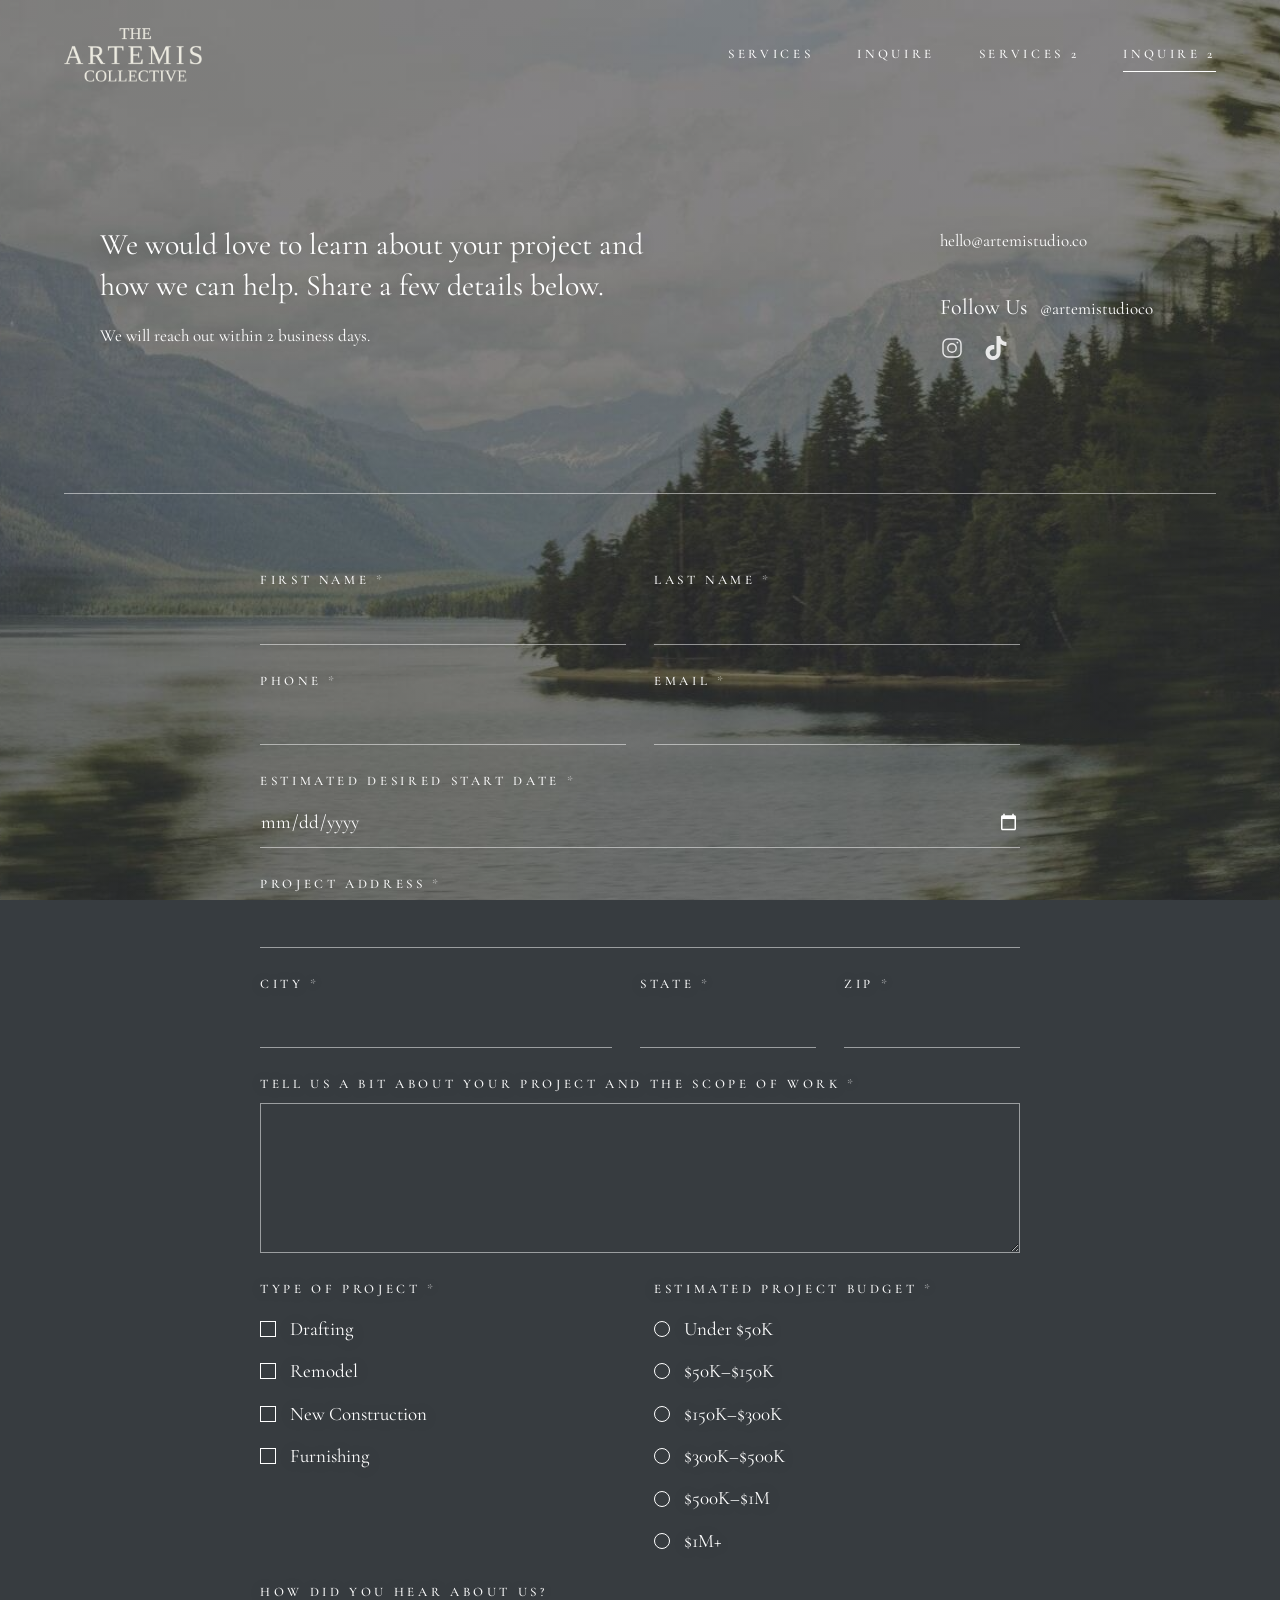
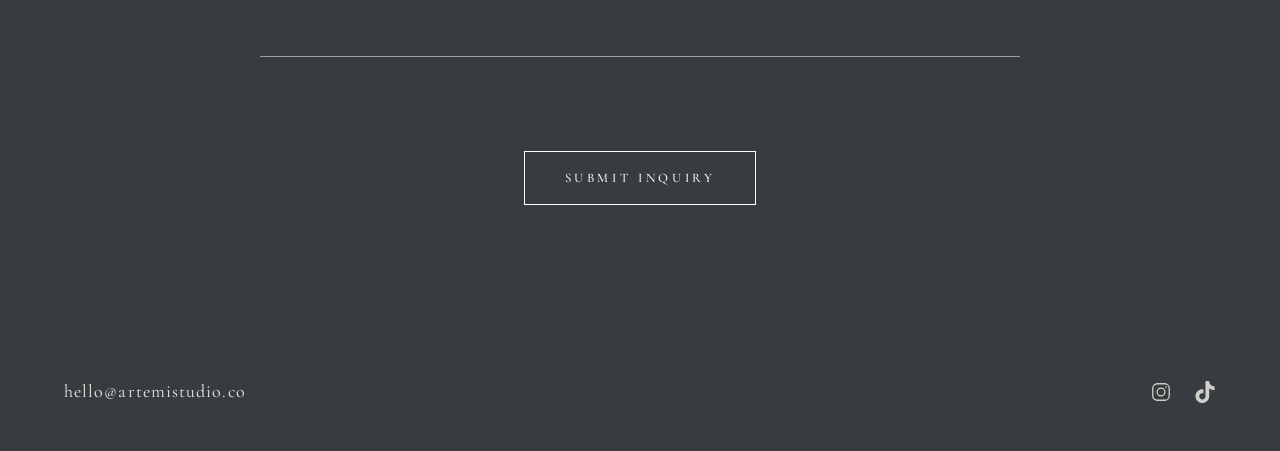
==== inquire-2.html @ ed5585cc "Add Services 2 and Inquire 2: landscape background, white text Co-Authored-By: Claude Opus 5.5 <nore" ====
<!doctype html>
<html lang="en">
<head>
<meta charset="utf-8">
<meta name="viewport" content="width=device-width, initial-scale=1, viewport-fit=cover">
<title>Inquire 2 · The Artemis Collective</title>
<meta name="description" content="Start a project with The Artemis Collective.">
<meta name="theme-color" content="#373c40">
<link rel="icon" href="favicon.svg" type="image/svg+xml">
<link rel="apple-touch-icon" href="apple-touch-icon.png">
<link rel="preconnect" href="https://fonts.googleapis.com">
<link rel="preconnect" href="https://fonts.gstatic.com" crossorigin>
<link rel="stylesheet" href="https://fonts.googleapis.com/css2?family=Cormorant+Garamond:ital,wght@0,400;0,500;1,400&display=swap">
<link rel="stylesheet" href="style.css?v=10">
</head>
<body class="photo">

<header class="site-header">
  <a class="brand" href="index.html"><img src="images/logo-ivory.png" alt="The Artemis Collective — home"></a>
  <nav class="caps" aria-label="Main">
    <a href="services.html">Services</a>
    <a href="inquire.html">Inquire</a>
    <a href="services-2.html">Services 2</a>
    <a href="inquire-2.html" aria-current="page">Inquire 2</a>
  </nav>
</header>

<main>
  <section class="split">
    <div class="lede">
      <h1>We would love to learn about your project and how we can help. Share a few details below.</h1>
      <p>We will reach out within 2 business days.</p>
    </div>
    <div class="aside">
      <a class="mail" href="mailto:hello@artemistudio.co">hello@artemistudio.co</a>
      <h2>Follow Us <span class="handle">@artemistudioco</span></h2>
      <div class="social">
    <a href="https://www.instagram.com/artemistudioco/" target="_blank" rel="noopener" aria-label="Instagram">
      <svg viewBox="0 0 24 24" fill="none" stroke="currentColor" stroke-width="1.4" aria-hidden="true"><rect x="3" y="3" width="18" height="18" rx="5"/><circle cx="12" cy="12" r="4.2"/><circle cx="17.4" cy="6.6" r=".9" fill="currentColor" stroke="none"/></svg>
    </a>
    <a href="https://www.tiktok.com/@artemistudioco" target="_blank" rel="noopener" aria-label="TikTok">
      <svg viewBox="0 0 24 24" fill="currentColor" aria-hidden="true"><path d="M12.53.02c1.31-.02 2.61-.01 3.91-.02.08 1.53.63 3.09 1.75 4.17 1.12 1.11 2.7 1.62 4.24 1.79v4.03c-1.44-.05-2.89-.35-4.2-.97-.57-.26-1.1-.59-1.62-.93-.01 2.92.01 5.84-.02 8.75-.08 1.4-.54 2.79-1.35 3.94-1.31 1.92-3.58 3.17-5.91 3.21-1.43.08-2.86-.31-4.08-1.03-2.02-1.19-3.44-3.37-3.65-5.71-.02-.5-.03-1-.01-1.49.18-1.9 1.12-3.72 2.58-4.96 1.66-1.44 3.98-2.13 6.15-1.72.02 1.48-.04 2.96-.04 4.44-.99-.32-2.15-.23-3.02.37-.63.41-1.11 1.04-1.36 1.75-.21.51-.15 1.07-.14 1.61.24 1.64 1.82 3.02 3.5 2.87 1.12-.01 2.19-.66 2.77-1.61.19-.33.4-.67.41-1.06.1-1.79.06-3.57.07-5.36.01-4.03-.01-8.05.02-12.07z"/></svg>
    </a>
  </div>
    </div>
  </section>
  <hr class="divider">
  <div style="height: clamp(40px, 6vw, 80px)"></div>

  <!--
    Submissions go to Formspree, which emails you and keeps every inquiry in its dashboard.
    SETUP: replace YOUR_FORM_ID below with the ID from your Formspree form (see README.md).
  -->
  <form class="inquiry" id="inquiry" action="https://formspree.io/f/YOUR_FORM_ID" method="POST">
    <input type="hidden" name="_subject" value="New inquiry — The Artemis Collective">
    <input class="hp" type="text" name="_gotcha" tabindex="-1" autocomplete="off" aria-hidden="true">

    <div class="field"><label class="caps" for="first">First name <span class="req">*</span></label><input id="first" name="first_name" required autocomplete="given-name"></div>
    <div class="field"><label class="caps" for="last">Last name <span class="req">*</span></label><input id="last" name="last_name" required autocomplete="family-name"></div>
    <div class="field"><label class="caps" for="phone">Phone <span class="req">*</span></label><input id="phone" name="phone" type="tel" required autocomplete="tel"></div>
    <div class="field"><label class="caps" for="email">Email <span class="req">*</span></label><input id="email" name="email" type="email" required autocomplete="email"></div>
    <div class="field full"><label class="caps" for="date">Estimated desired start date <span class="req">*</span></label><input id="date" name="desired_start" type="date" required></div>
    <div class="field full"><label class="caps" for="address">Project address <span class="req">*</span></label><input id="address" name="project_address" required autocomplete="street-address"></div>
    <div class="trio">
      <div class="field"><label class="caps" for="city">City <span class="req">*</span></label><input id="city" name="city" required autocomplete="address-level2"></div>
      <div class="field"><label class="caps" for="state">State <span class="req">*</span></label><input id="state" name="state" required autocomplete="address-level1"></div>
      <div class="field"><label class="caps" for="zip">Zip <span class="req">*</span></label><input id="zip" name="zip" required inputmode="numeric" autocomplete="postal-code"></div>
    </div>
    <div class="field full"><label class="caps" for="msg">Tell us a bit about your project and the scope of work <span class="req">*</span></label><textarea id="msg" name="message" required></textarea></div>

    <fieldset class="choices" id="types">
      <legend class="caps">Type of project <span class="req">*</span></legend>
      <label><input type="checkbox" name="project_type" value="Drafting"> Drafting</label>
      <label><input type="checkbox" name="project_type" value="Remodel"> Remodel</label>
      <label><input type="checkbox" name="project_type" value="New Construction"> New Construction</label>
      <label><input type="checkbox" name="project_type" value="Furnishing"> Furnishing</label>
    </fieldset>
    <fieldset class="choices">
      <legend class="caps">Estimated project budget <span class="req">*</span></legend>
      <label><input type="radio" name="budget" value="Under $50K" required> Under $50K</label>
      <label><input type="radio" name="budget" value="$50K–$150K"> $50K–$150K</label>
      <label><input type="radio" name="budget" value="$150K–$300K"> $150K–$300K</label>
      <label><input type="radio" name="budget" value="$300K–$500K"> $300K–$500K</label>
      <label><input type="radio" name="budget" value="$500K–$1M"> $500K–$1M</label>
      <label><input type="radio" name="budget" value="$1M+"> $1M+</label>
    </fieldset>

    <div class="field full"><label class="caps" for="heard">How did you hear about us?</label><input id="heard" name="referral"></div>

    <p class="form-status" id="status" role="status"></p>
    <div class="form-actions"><button class="btn caps" type="submit">Submit inquiry</button></div>
  </form>

  <p class="thanks" id="thanks" hidden>Thank you — your inquiry is on its way. We’ll be in touch soon.</p>
</main>

<footer class="site-footer">
  <a class="mail" href="mailto:hello@artemistudio.co">hello@artemistudio.co</a>
  <div class="social">
    <a href="https://www.instagram.com/artemistudioco/" target="_blank" rel="noopener" aria-label="Instagram">
      <svg viewBox="0 0 24 24" fill="none" stroke="currentColor" stroke-width="1.4" aria-hidden="true"><rect x="3" y="3" width="18" height="18" rx="5"/><circle cx="12" cy="12" r="4.2"/><circle cx="17.4" cy="6.6" r=".9" fill="currentColor" stroke="none"/></svg>
    </a>
    <a href="https://www.tiktok.com/@artemistudioco" target="_blank" rel="noopener" aria-label="TikTok">
      <svg viewBox="0 0 24 24" fill="currentColor" aria-hidden="true"><path d="M12.53.02c1.31-.02 2.61-.01 3.91-.02.08 1.53.63 3.09 1.75 4.17 1.12 1.11 2.7 1.62 4.24 1.79v4.03c-1.44-.05-2.89-.35-4.2-.97-.57-.26-1.1-.59-1.62-.93-.01 2.92.01 5.84-.02 8.75-.08 1.4-.54 2.79-1.35 3.94-1.31 1.92-3.58 3.17-5.91 3.21-1.43.08-2.86-.31-4.08-1.03-2.02-1.19-3.44-3.37-3.65-5.71-.02-.5-.03-1-.01-1.49.18-1.9 1.12-3.72 2.58-4.96 1.66-1.44 3.98-2.13 6.15-1.72.02 1.48-.04 2.96-.04 4.44-.99-.32-2.15-.23-3.02.37-.63.41-1.11 1.04-1.36 1.75-.21.51-.15 1.07-.14 1.61.24 1.64 1.82 3.02 3.5 2.87 1.12-.01 2.19-.66 2.77-1.61.19-.33.4-.67.41-1.06.1-1.79.06-3.57.07-5.36.01-4.03-.01-8.05.02-12.07z"/></svg>
    </a>
  </div>
</footer>

<script>
// Send the form in the background so the visitor stays on the page and sees a thank-you.
// Without JavaScript the form still posts normally to Formspree.
(function () {
  var form = document.getElementById('inquiry');
  var status = document.getElementById('status');
  var btn = form.querySelector('button');
  form.addEventListener('submit', function (ev) {
    ev.preventDefault();
    if (!form.querySelector('#types input:checked')) {
      status.textContent = 'Please choose at least one type of project.';
      document.getElementById('types').scrollIntoView({ behavior: 'smooth', block: 'center' });
      return;
    }
    if (form.action.indexOf('YOUR_FORM_ID') !== -1) {
      status.textContent = 'This form isn’t connected yet — add the Formspree form ID.';
      return;
    }
    btn.disabled = true;
    status.textContent = 'Sending…';
    fetch(form.action, { method: 'POST', body: new FormData(form), headers: { Accept: 'application/json' } })
      .then(function (r) {
        if (!r.ok) throw new Error();
        form.hidden = true;
        document.getElementById('thanks').hidden = false;
        window.scrollTo({ top: 0, behavior: 'smooth' });
      })
      .catch(function () {
        status.textContent = 'Something went wrong. Please try again in a moment.';
        btn.disabled = false;
      });
  });
})();
</script>
</body>
</html>
---- style.css ----
/* The Artemis Collective — shared styles for every page.
   Palette and type come from the brand sheet; change them here and every page follows. */
:root {
  --ivory: #eceae0;    /* Alabaster */
  --charcoal: #434341; /* Iron Ore */
  --soot: #373c40;     /* Soot (navy) */
  --pewter: #c2bdb1;   /* Roycroft Mist */
  --serif: "Cormorant Garamond", "Cormorant", Garamond, "Times New Roman", serif;
  --gutter: clamp(20px, 5vw, 64px);
}
* { box-sizing: border-box; }
html { -webkit-text-size-adjust: 100%; }
body {
  margin: 0;
  background: var(--ivory);
  color: var(--charcoal);
  font: 400 19px/1.6 var(--serif);
  -webkit-font-smoothing: antialiased;
}
img { display: block; max-width: 100%; }
a { color: inherit; text-decoration: none; }
:focus-visible { outline: 1px solid currentColor; outline-offset: 4px; }

/* small spaced capitals used for nav, labels and buttons */
.caps { font-size: 13px; font-weight: 500; letter-spacing: .28em; text-transform: uppercase; }

/* ---------- header ---------- */
.site-header {
  display: flex; align-items: center; justify-content: space-between; gap: 24px;
  padding: 28px var(--gutter);
  padding-top: max(28px, env(safe-area-inset-top));
}
.site-header .brand img { height: 54px; width: auto; }
.site-header nav { display: flex; gap: clamp(18px, 4vw, 44px); }
.site-header nav a { white-space: nowrap; padding: 6px 0; border-bottom: 1px solid transparent; transition: border-color .3s; }
.site-header nav a:hover, .site-header nav a[aria-current="page"] { border-color: currentColor; }

/* landing: header floats over the photograph */
.over { position: absolute; top: 0; left: 0; right: 0; z-index: 2; color: var(--ivory); justify-content: flex-end; }

/* ---------- landing hero ---------- */
.hero { position: relative; height: 100vh; height: 100svh; min-height: 520px; overflow: hidden; background: var(--soot); }
.hero > img { position: absolute; inset: 0; width: 100%; height: 100%; object-fit: cover; transform-origin: 50% 55%; animation: drift 60s ease-in-out infinite alternate; will-change: transform; }
/* starts slightly zoomed in, eases out over a minute, then eases back in — forever */
@keyframes drift { from { transform: scale(1.14); } to { transform: scale(1); } }
@media (prefers-reduced-motion: reduce) { .hero > img { animation: none; transform: scale(1.06); } }
.hero::after { content: ""; position: absolute; inset: 0; background: linear-gradient(rgba(55,60,64,.38), rgba(55,60,64,.22) 45%, rgba(55,60,64,.5)); }
.hero .mark { position: absolute; inset: 0; z-index: 1; display: grid; place-items: center; padding: var(--gutter); }
.hero .mark img { width: min(400px, 70vw); height: auto; filter: drop-shadow(0 1px 18px rgba(0,0,0,.18)); }
.hero .scroll { position: absolute; left: 0; right: 0; bottom: max(32px, env(safe-area-inset-bottom)); z-index: 1; text-align: center; color: var(--ivory); }

/* ---------- page bodies ---------- */
main { padding: 0 var(--gutter); }
.intro { max-width: 640px; margin: clamp(48px, 9vw, 120px) auto; text-align: center; }
.intro h1 { font-weight: 400; font-size: clamp(34px, 5vw, 54px); line-height: 1.1; margin: 0 0 18px; color: var(--soot); }
.intro p { margin: 0; font-size: 21px; font-style: italic; color: var(--charcoal); }
.rule { width: 48px; height: 1px; background: var(--pewter); border: 0; margin: 28px auto; }

.band { margin: 0 calc(var(--gutter) * -1); }
.band img { width: 100%; aspect-ratio: 3 / 2; max-height: 86vh; object-fit: cover; }

/* portfolio grid — add <figure>s as renderings arrive */
.gallery { display: grid; grid-template-columns: repeat(auto-fit, minmax(min(100%, 380px), 1fr)); gap: clamp(16px, 3vw, 40px); max-width: 1280px; margin: 0 auto clamp(64px, 10vw, 140px); }
.gallery figure { margin: 0; }
.gallery img { width: 100%; aspect-ratio: 4 / 5; object-fit: cover; }
.gallery figcaption { margin-top: 12px; text-align: center; }

.cta { text-align: center; margin: clamp(64px, 10vw, 140px) auto; }
.btn {
  display: inline-block; padding: 18px 40px; border: 1px solid var(--soot); color: var(--soot);
  background: transparent; font-family: var(--serif); cursor: pointer; transition: background .3s, color .3s;
}
.btn:hover { background: var(--soot); color: var(--ivory); }

/* ---------- two-column blocks (services intro, inquiry intro) ---------- */
.split { display: grid; grid-template-columns: 1.4fr 1fr; gap: clamp(40px, 8vw, 140px); max-width: 1080px; margin: clamp(56px, 9vw, 120px) auto; align-items: start; }
.lede h1, .lede .big { font-weight: 400; font-size: clamp(24px, 2.4vw, 30px); line-height: 1.35; margin: 0 0 16px; color: var(--soot); max-width: 24em; }
.lede p { margin: 0 0 28px; max-width: 46ch; font-size: 17px; }
.lede .link { font-size: 16px; }
.link { display: inline-block; padding-bottom: 4px; border-bottom: 1px solid var(--soot); color: var(--soot); }
.aside { justify-self: end; min-width: 240px; }
.aside h2 { font-weight: 400; font-size: 22px; margin: 0 0 10px; color: var(--soot); }
.aside .mail { display: inline-block; font-size: 17px; margin-bottom: 36px; }
.aside .handle { font-size: 17px; color: var(--charcoal); margin-left: 8px; }
.aside .social { display: flex; gap: 20px; color: var(--soot); }
.aside .social a { opacity: .85; transition: opacity .3s; }
.aside .social a:hover { opacity: 1; }
.aside .social svg { display: block; width: 24px; height: 24px; }
.divider { max-width: 1180px; margin: 0 auto; border: 0; border-top: 1px solid var(--pewter); }

.services-top { grid-template-columns: 1fr 1.35fr; max-width: 1240px; align-items: stretch; }
.services-top .lede { display: flex; flex-direction: column; }
.services-top .lede-end { margin-top: auto; padding-top: 40px; }
.services-top .lede-end .big { font-size: clamp(22px, 2vw, 26px); margin-bottom: 22px; }

/* services accordion */
.offer details { border-top: 1px solid var(--pewter); }
.offer details:last-child { border-bottom: 1px solid var(--pewter); }
.offer summary { list-style: none; cursor: pointer; display: flex; justify-content: space-between; align-items: center; padding: 22px 0; font-size: clamp(26px, 3vw, 32px); color: var(--soot); }
.offer summary::-webkit-details-marker { display: none; }
.offer summary::after { content: "+"; font-size: 24px; color: var(--pewter); transition: transform .3s; }
.offer details[open] summary::after { transform: rotate(45deg); }
.offer details p { margin: 0 0 28px; max-width: 56ch; }

/* ---------- inquiry form ---------- */
.inquiry { max-width: 760px; margin: 0 auto clamp(64px, 10vw, 140px); display: grid; grid-template-columns: 1fr 1fr; gap: 26px 28px; }
.field { display: flex; flex-direction: column; gap: 8px; }
.field.full { grid-column: 1 / -1; }
.trio { grid-column: 1 / -1; display: grid; grid-template-columns: 2fr 1fr 1fr; gap: 26px 28px; }
@media (max-width: 640px) { .trio { grid-template-columns: 1fr 1fr; } .trio .field:first-child { grid-column: 1 / -1; } }
.field label { color: var(--soot); }
.field input, .field select, .field textarea {
  width: 100%; font: 400 19px/1.4 var(--serif); color: var(--charcoal);
  background: transparent; border: 0; border-bottom: 1px solid var(--pewter); border-radius: 0;
  padding: 8px 0 10px; -webkit-appearance: none; appearance: none;
}
.field select { background: url("data:image/svg+xml,%3Csvg xmlns='http://www.w3.org/2000/svg' width='12' height='8'%3E%3Cpath d='M1 1l5 5 5-5' fill='none' stroke='%23434341'/%3E%3C/svg%3E") no-repeat right 4px center; padding-right: 24px; }
.field textarea { min-height: 150px; resize: vertical; border: 1px solid var(--pewter); padding: 12px; }
.field input:focus, .field select:focus, .field textarea:focus { outline: none; border-color: var(--soot); }
.req { color: var(--pewter); }
.hp { position: absolute; left: -9999px; } /* spam trap: real people never see this field */
.form-actions { grid-column: 1 / -1; text-align: center; margin-top: 12px; }
.form-status { grid-column: 1 / -1; text-align: center; font-style: italic; min-height: 1.6em; margin: 0; }
.choices { border: 0; padding: 0; margin: 0; display: flex; flex-direction: column; gap: 12px; }
.choices legend { padding: 0; margin-bottom: 14px; color: var(--soot); }
.choices label { display: flex; align-items: center; gap: 14px; cursor: pointer; }
.choices input { -webkit-appearance: none; appearance: none; width: 16px; height: 16px; margin: 0; border: 1px solid var(--charcoal); border-radius: 0; display: grid; place-items: center; flex: none; }
.choices input[type="radio"] { border-radius: 50%; }
.choices input::after { content: ""; width: 8px; height: 8px; background: var(--soot); transform: scale(0); transition: transform .15s; }
.choices input[type="radio"]::after { border-radius: 50%; }
.choices input:checked::after { transform: scale(1); }
.thanks { max-width: 560px; margin: 0 auto clamp(64px, 10vw, 140px); text-align: center; font-size: 22px; font-style: italic; }

/* ---------- footer ---------- */
.site-footer { display: flex; justify-content: space-between; align-items: center; gap: 20px; background: var(--soot); color: var(--ivory); padding: 44px var(--gutter); padding-bottom: max(44px, env(safe-area-inset-bottom)); font-size: 18px; letter-spacing: .06em; }
.site-footer a { border-bottom: 1px solid transparent; transition: border-color .3s; }
.site-footer a:hover { border-color: currentColor; }
.site-footer .social { display: flex; gap: 22px; }
.site-footer .social a { border: 0; opacity: .85; transition: opacity .3s; }
.site-footer .social a:hover { opacity: 1; }
.site-footer svg { display: block; width: 22px; height: 22px; }

@media (max-width: 760px) {
  .split, .services-top { grid-template-columns: 1fr; }
  .aside { justify-self: start; }
}
@media (max-width: 640px) {
  .site-header { flex-wrap: wrap; row-gap: 14px; }
  .site-header nav { gap: 0; justify-content: space-between; width: 100%; font-size: 11px; letter-spacing: .14em; }
  .over nav { width: auto; gap: 18px; }
  .inquiry { grid-template-columns: 1fr; }
  .inquiry .third { grid-column: auto; }
  .site-header .brand img { height: 42px; }
}

/* ---------- photo pages (services-2, inquire-2): landscape behind everything, white text ---------- */
/* A fixed layer instead of background-attachment: fixed, which iPhone Safari ignores. */
body.photo { background: var(--soot); }
body.photo::before {
  content: ""; position: fixed; inset: 0; z-index: -1;
  background: linear-gradient(rgba(55,60,64,.55), rgba(55,60,64,.62)), url("images/landscape.jpg") center / cover no-repeat;
}
.photo .site-header, .photo main {
  --soot: #fff; --charcoal: #fff; --pewter: rgba(255,255,255,.5);
  color: #fff;
}
.photo main { color-scheme: dark; } /* light date-picker icon */
.photo .field select { background-image: url("data:image/svg+xml,%3Csvg xmlns='http://www.w3.org/2000/svg' width='12' height='8'%3E%3Cpath d='M1 1l5 5 5-5' fill='none' stroke='%23ffffff'/%3E%3C/svg%3E"); }
.photo .field select option { color: #373c40; background: #eceae0; }
.photo .divider { border-top-color: rgba(255,255,255,.5); }
.photo .lede, .photo .offer, .photo .aside, .photo .inquiry { text-shadow: 0 1px 14px rgba(0,0,0,.25); }
.photo .btn:hover { color: #373c40; }
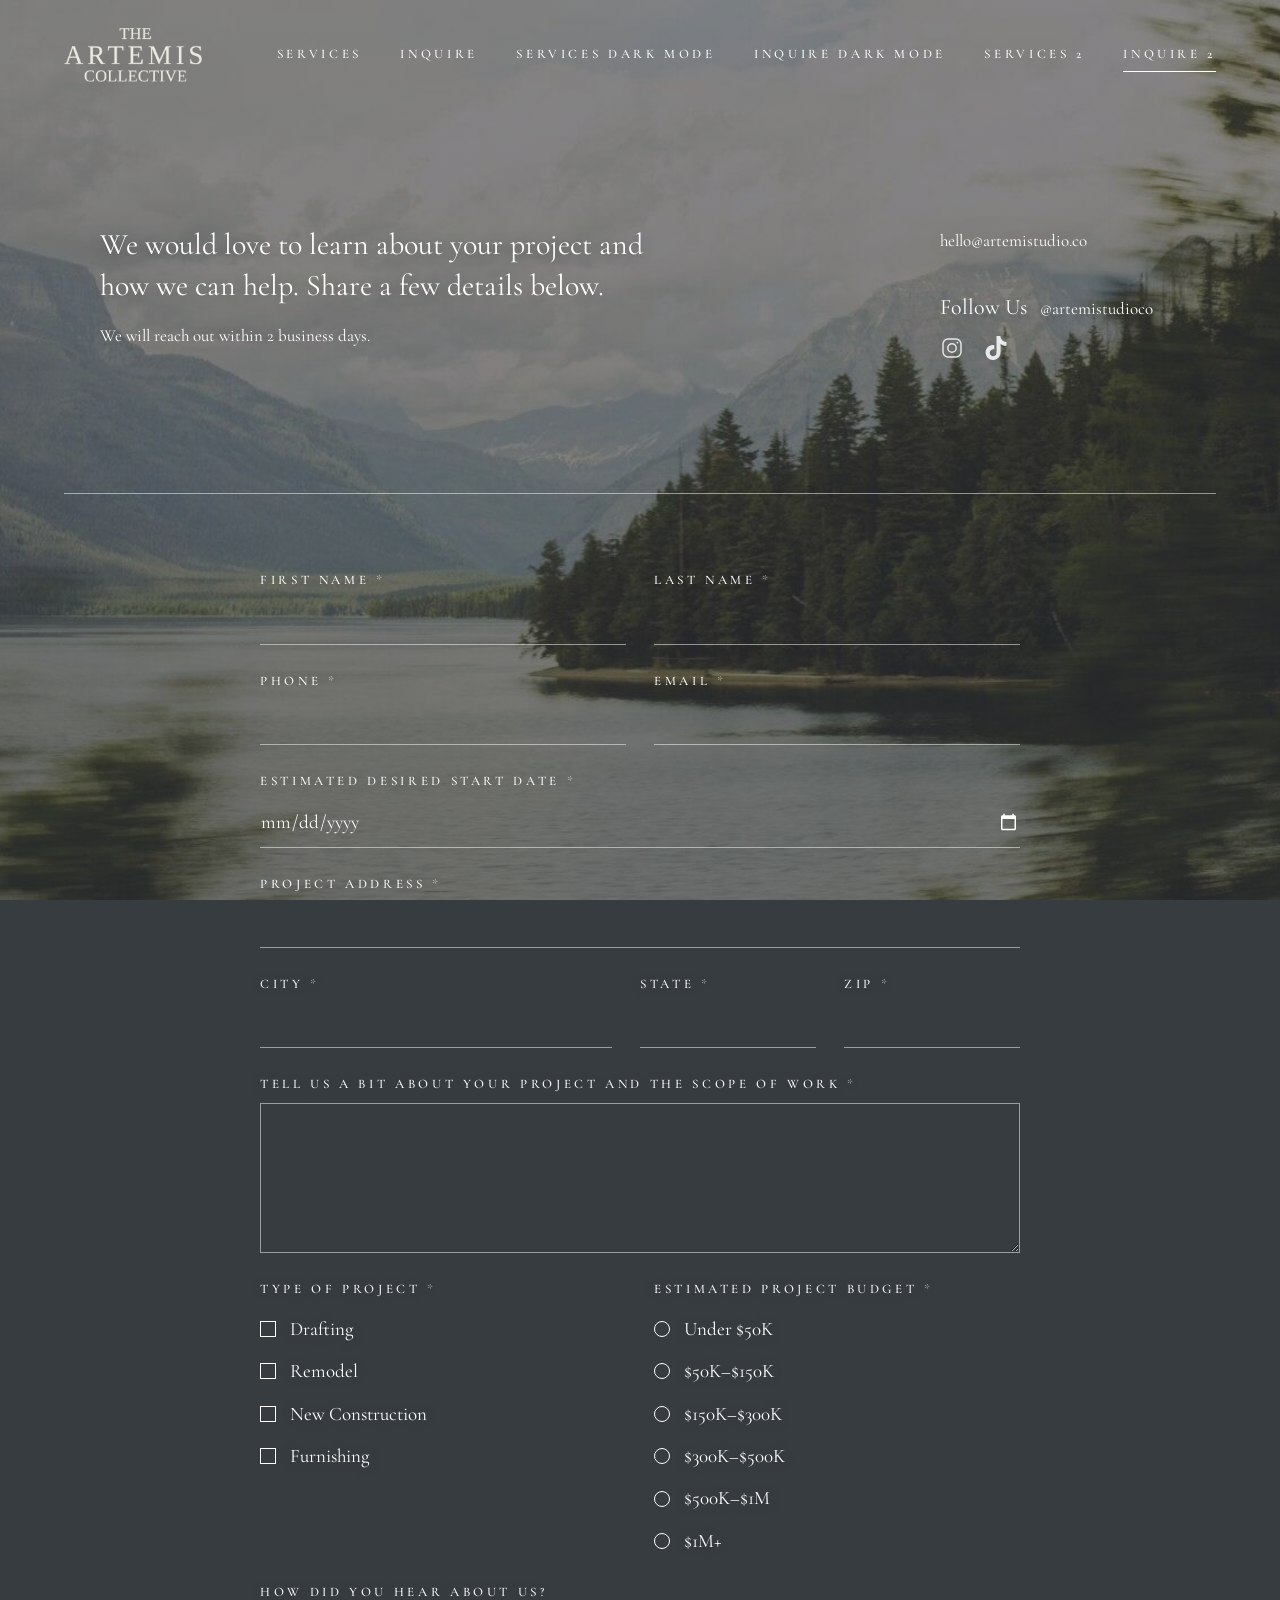
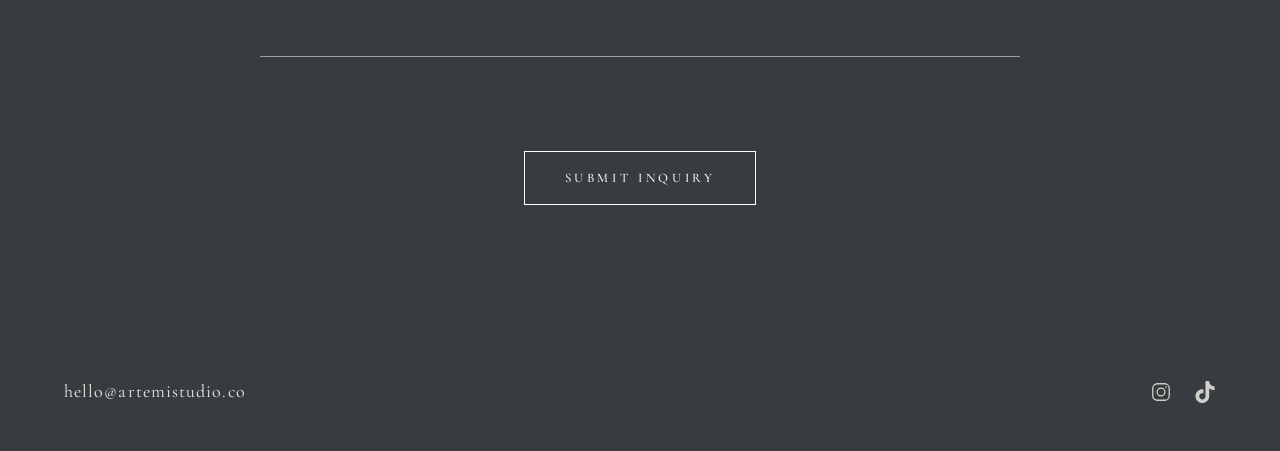
==== commit 49261f39: "Add Services Dark Mode and Inquire Dark Mode tabs Co-Authored-By: Claude Opus 5.5 <noreply@anthropic" ====
--- a/inquire-2.html
+++ b/inquire-2.html
@@ -11,7 +11,7 @@
 <link rel="preconnect" href="https://fonts.googleapis.com">
 <link rel="preconnect" href="https://fonts.gstatic.com" crossorigin>
 <link rel="stylesheet" href="https://fonts.googleapis.com/css2?family=Cormorant+Garamond:ital,wght@0,400;0,500;1,400&display=swap">
-<link rel="stylesheet" href="style.css?v=10">
+<link rel="stylesheet" href="style.css?v=11">
 </head>
 <body class="photo">
 
@@ -20,6 +20,8 @@
   <nav class="caps" aria-label="Main">
     <a href="services.html">Services</a>
     <a href="inquire.html">Inquire</a>
+    <a href="services-dark.html">Services Dark Mode</a>
+    <a href="inquire-dark.html">Inquire Dark Mode</a>
     <a href="services-2.html">Services 2</a>
     <a href="inquire-2.html" aria-current="page">Inquire 2</a>
   </nav>
--- a/style.css
+++ b/style.css
@@ -31,7 +31,7 @@
   padding-top: max(28px, env(safe-area-inset-top));
 }
 .site-header .brand img { height: 54px; width: auto; }
-.site-header nav { display: flex; gap: clamp(18px, 4vw, 44px); }
+.site-header nav { display: flex; flex-wrap: wrap; justify-content: flex-end; column-gap: clamp(18px, 3vw, 40px); row-gap: 4px; }
 .site-header nav a { white-space: nowrap; padding: 6px 0; border-bottom: 1px solid transparent; transition: border-color .3s; }
 .site-header nav a:hover, .site-header nav a[aria-current="page"] { border-color: currentColor; }
 
@@ -146,8 +146,8 @@
 }
 @media (max-width: 640px) {
   .site-header { flex-wrap: wrap; row-gap: 14px; }
-  .site-header nav { gap: 0; justify-content: space-between; width: 100%; font-size: 11px; letter-spacing: .14em; }
-  .over nav { width: auto; gap: 18px; }
+  .site-header nav { justify-content: flex-start; column-gap: 20px; width: 100%; font-size: 11px; letter-spacing: .14em; }
+  .over nav { justify-content: flex-end; }
   .inquiry { grid-template-columns: 1fr; }
   .inquiry .third { grid-column: auto; }
   .site-header .brand img { height: 42px; }
@@ -170,3 +170,14 @@
 .photo .divider { border-top-color: rgba(255,255,255,.5); }
 .photo .lede, .photo .offer, .photo .aside, .photo .inquiry { text-shadow: 0 1px 14px rgba(0,0,0,.25); }
 .photo .btn:hover { color: #373c40; }
+
+/* ---------- dark pages (services-dark, inquire-dark): footer grey background, ivory text ---------- */
+body.dark { background: var(--soot); }
+.dark .site-header, .dark main {
+  --soot: #eceae0; --charcoal: #eceae0; --pewter: rgba(236,234,224,.32);
+  color: #eceae0; color-scheme: dark;
+}
+.dark .field select { background-image: url("data:image/svg+xml,%3Csvg xmlns='http://www.w3.org/2000/svg' width='12' height='8'%3E%3Cpath d='M1 1l5 5 5-5' fill='none' stroke='%23eceae0'/%3E%3C/svg%3E"); }
+.dark .field select option { color: #373c40; background: #eceae0; }
+.dark .btn:hover { color: #373c40; }
+.dark .site-footer { border-top: 1px solid rgba(236,234,224,.18); }
